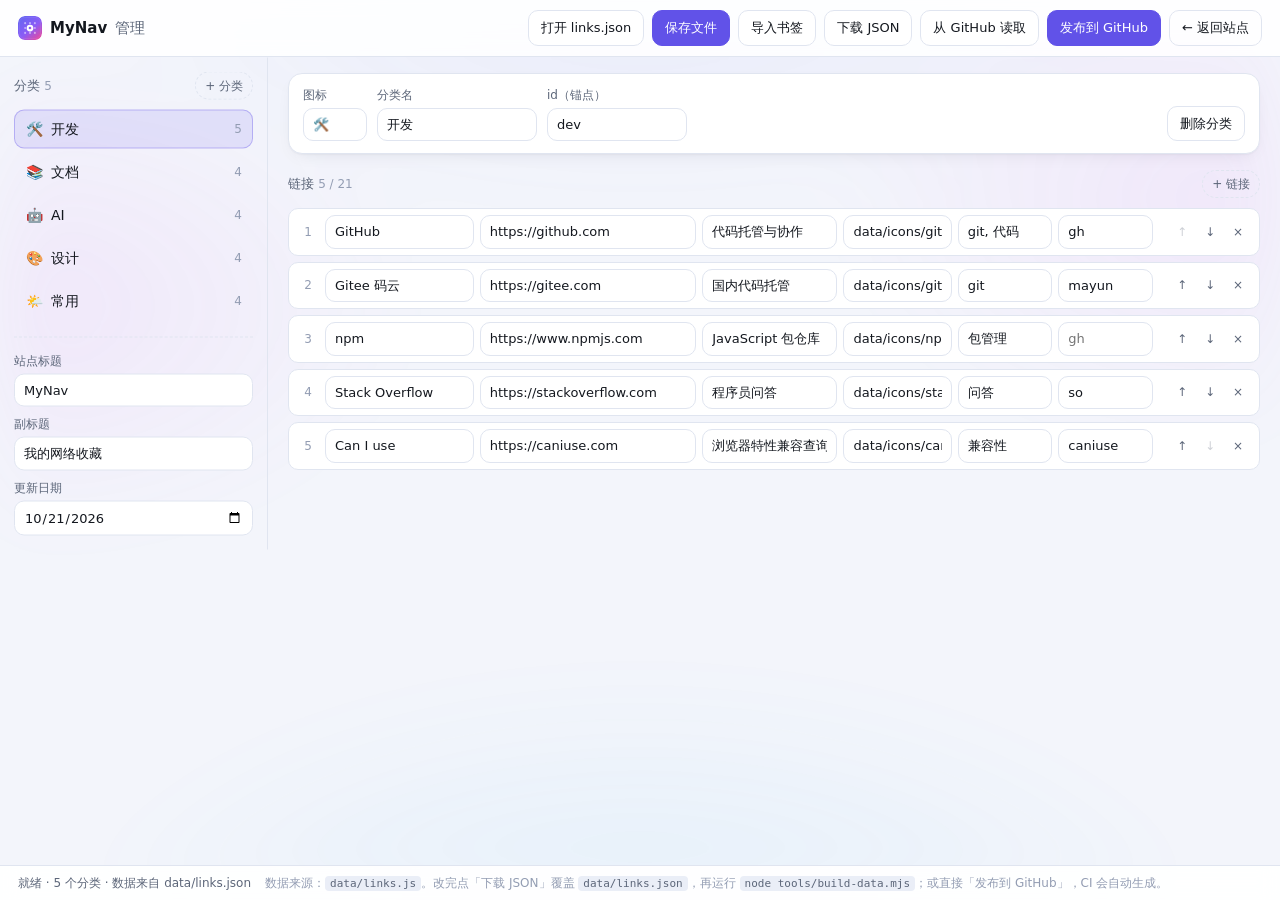
==== admin.html @ d23c03d7 "feat: 初始化 MyNav 导航站" ====
<!doctype html>
<html lang="zh-CN">
<head>
<meta charset="utf-8">
<meta name="viewport" content="width=device-width, initial-scale=1, viewport-fit=cover">
<title>管理 · MyNav</title>
<meta name="robots" content="noindex">
<meta name="color-scheme" content="light dark">
<meta name="theme-color" content="#f3f5fb" media="(prefers-color-scheme: light)">
<meta name="theme-color" content="#090a0f" media="(prefers-color-scheme: dark)">
<link rel="icon" href="assets/favicon.svg" type="image/svg+xml">
<link rel="stylesheet" href="assets/style.css">
<link rel="stylesheet" href="assets/admin.css">
</head>
<body class="adm">

<header class="adm-top">
  <div class="adm-brand"><img class="adm-logo" src="assets/logo.svg" alt="" width="24" height="24"> <strong>MyNav</strong> <span class="adm-brand-sub">管理</span></div>
  <div class="adm-tools">
    <button id="btn-open" class="adm-btn" hidden>打开 links.json</button>
    <button id="btn-save" class="adm-btn adm-primary" hidden>保存文件</button>
    <button id="btn-import" class="adm-btn">导入书签</button>
    <button id="btn-download" class="adm-btn">下载 JSON</button>
    <button id="btn-pull" class="adm-btn">从 GitHub 读取</button>
    <button id="btn-publish" class="adm-btn adm-primary">发布到 GitHub</button>
    <a class="adm-btn adm-ghost" href="index.html">← 返回站点</a>
  </div>
</header>

<main class="adm-main">
  <aside class="adm-side">
    <div class="adm-side-head">
      <span>分类 <em id="cat-count">0</em></span>
      <button id="btn-add-cat" class="adm-mini">+ 分类</button>
    </div>
    <ul id="cat-list" class="adm-cats"></ul>

    <div class="adm-meta">
      <label><span>站点标题</span><input id="meta-title" type="text" placeholder="MyNav" autocomplete="off"></label>
      <label><span>副标题</span><input id="meta-subtitle" type="text" placeholder="我的网络收藏" autocomplete="off"></label>
      <label><span>更新日期</span><input id="meta-updated" type="date"></label>
    </div>
  </aside>

  <section class="adm-panel">
    <div id="cat-editor" class="adm-cat-editor"></div>

    <div class="adm-links-head">
      <span>链接 <em id="link-count">0</em></span>
      <button id="btn-add-link" class="adm-mini">+ 链接</button>
    </div>
    <div id="link-list" class="adm-links"></div>
    <p class="adm-empty" id="links-empty" hidden>这个分类还没有链接，点右上角「+ 链接」添加。</p>
  </section>
</main>

<footer class="adm-foot">
  <div id="status" class="adm-status">就绪</div>
  <p class="adm-hint" id="hint">数据来源：<code>data/links.js</code>。改完点「下载 JSON」覆盖 <code>data/links.json</code>，再运行 <code>node tools/build-data.mjs</code>；或直接「发布到 GitHub」，CI 会自动生成。</p>
</footer>

<dialog id="gh-dialog" class="adm-dialog">
  <form id="gh-form">
    <h2>发布到 GitHub</h2>
    <p class="adm-note">
      需要 fine-grained token：<strong>Repository access</strong> 只勾这个仓库，<strong>Permissions → Contents</strong> 选 Read and write。
      Token 只存在本机浏览器（localStorage），不会写进仓库，也不会发给除 api.github.com 以外的地址。
    </p>
    <label><span>仓库</span><input id="gh-repo" type="text" placeholder="kefengwei/MyNav" autocomplete="off"></label>
    <label><span>分支</span><input id="gh-branch" type="text" placeholder="main" value="main" autocomplete="off"></label>
    <label><span>Token</span><input id="gh-token" type="password" placeholder="github_pat_..." autocomplete="off"></label>
    <label class="adm-check"><input id="gh-remember" type="checkbox" checked> <span>记住在本机（下次不用再填）</span></label>
    <div class="adm-dialog-actions">
      <button type="button" id="gh-cancel" class="adm-btn">取消</button>
      <button type="submit" id="gh-confirm" class="adm-btn adm-primary">提交</button>
    </div>
  </form>
</dialog>

<dialog id="import-dialog" class="adm-dialog adm-dialog-wide">
  <div class="adm-dialog-body">
    <h2>从收藏夹导入</h2>
    <p class="adm-note">
      支持浏览器导出的书签文件：<strong>Chrome / Edge / Firefox / Safari</strong> 的 HTML，或 Chromium 的 <code>Bookmarks</code> JSON。
      书签文件夹会变成分类，同名分类自动合并，重复网址自动跳过。
    </p>

    <label class="adm-drop" id="import-drop" for="import-file">
      <strong>选择书签文件</strong>
      <span>或把文件拖到这里（.html / .htm / .json）</span>
    </label>
    <input id="import-file" class="adm-file-input" type="file" accept=".html,.htm,.json,text/html,application/json" tabindex="-1">

    <label class="adm-check"><input id="import-autotag" type="checkbox" checked> <span>自动生成标签与关键词（会从域名、名称、描述推断，导入后仍可手改）</span></label>
    <label class="adm-check"><input id="import-icons" type="checkbox"> <span>保留书签自带的图标（16px 小图；不勾选则由 CI 抓 128px 高清图）</span></label>

    <div id="import-preview" class="adm-import-preview" hidden></div>

    <div class="adm-dialog-actions">
      <button type="button" id="import-cancel" class="adm-btn">取消</button>
      <button type="button" id="import-apply" class="adm-btn adm-primary" disabled>导入</button>
    </div>
  </div>
</dialog>

<script src="data/links.js"></script>
<script src="assets/admin.js"></script>
</body>
</html>
---- assets/style.css ----
/* =========================================================
   MyNav 样式表 · 零依赖 · 通过 CSS 变量切换主题
   ========================================================= */

/* ---------- 主题变量 ---------- */
:root {
  --bg: #f3f5fb;
  --bg-elev: #ffffff;
  --bg-soft: #eaeef7;
  --border: #e0e5f0;
  --text: #14181f;
  --text-dim: #5c6679;
  --text-faint: #939db3;
  --accent: #6152e8;
  --accent-2: #d946ef;
  --accent-soft: rgba(97, 82, 232, .12);
  --shadow: 0 1px 2px rgba(16, 24, 40, .04), 0 6px 18px -8px rgba(16, 24, 40, .10);
  --shadow-hover: 0 2px 6px rgba(16, 24, 40, .05), 0 18px 38px -16px rgba(97, 82, 232, .45);
  --radius: 14px;
  --radius-sm: 10px;
  --maxw: 1200px;
  --topbar-h: 64px;

  /* 品牌与视觉层 */
  --brand-grad: linear-gradient(135deg, #6366f1 0%, #8b5cf6 52%, #d946ef 100%);
  --card-bg: rgba(255, 255, 255, .78);
  --card-sheen: linear-gradient(165deg, rgba(255, 255, 255, .65), rgba(255, 255, 255, 0) 55%);
  --card-hi: rgba(255, 255, 255, .9);
  --glow: rgba(97, 82, 232, .32);
  --icon-bg: rgba(17, 24, 39, .05);
  --aurora-1: rgba(99, 102, 241, .30);
  --aurora-2: rgba(217, 70, 239, .22);
  --aurora-3: rgba(56, 189, 248, .26);
  --noise-op: .1;
  --noise-blend: normal;
}

@media (prefers-color-scheme: dark) {
  :root:not([data-theme="light"]) {
    --bg: #090a0f;
    --bg-elev: #14161f;
    --bg-soft: #1c1f2b;
    --border: #272b3a;
    --text: #e9ecf5;
    --text-dim: #98a0b5;
    --text-faint: #6b7488;
    --accent: #8b7dff;
    --accent-2: #f472b6;
    --accent-soft: rgba(139, 125, 255, .16);
    --shadow: 0 1px 2px rgba(0, 0, 0, .35), 0 8px 22px -12px rgba(0, 0, 0, .6);
    --shadow-hover: 0 2px 6px rgba(0, 0, 0, .4), 0 20px 44px -18px rgba(139, 125, 255, .55);
    --card-bg: rgba(24, 27, 40, .58);
  --card-sheen: linear-gradient(165deg, rgba(255, 255, 255, .05), rgba(255, 255, 255, 0) 58%);
    --card-hi: rgba(255, 255, 255, .10);
    --glow: rgba(139, 125, 255, .48);
    --icon-bg: rgba(255, 255, 255, .06);
    --aurora-1: rgba(99, 102, 241, .62);
    --aurora-2: rgba(168, 85, 247, .48);
    --aurora-3: rgba(14, 165, 233, .34);
    --noise-op: .32;
    --noise-blend: overlay;
  }
}

:root[data-theme="dark"] {
  --bg: #090a0f;
  --bg-elev: #14161f;
  --bg-soft: #1c1f2b;
  --border: #272b3a;
  --text: #e9ecf5;
  --text-dim: #98a0b5;
  --text-faint: #6b7488;
  --accent: #8b7dff;
  --accent-2: #f472b6;
  --accent-soft: rgba(139, 125, 255, .16);
  --shadow: 0 1px 2px rgba(0, 0, 0, .35), 0 8px 22px -12px rgba(0, 0, 0, .6);
  --shadow-hover: 0 2px 6px rgba(0, 0, 0, .4), 0 20px 44px -18px rgba(139, 125, 255, .55);
  --card-bg: rgba(24, 27, 40, .58);
  --card-sheen: linear-gradient(165deg, rgba(255, 255, 255, .05), rgba(255, 255, 255, 0) 58%);
  --card-hi: rgba(255, 255, 255, .10);
  --glow: rgba(139, 125, 255, .48);
  --icon-bg: rgba(255, 255, 255, .06);
  --aurora-1: rgba(99, 102, 241, .62);
  --aurora-2: rgba(168, 85, 247, .48);
  --aurora-3: rgba(14, 165, 233, .34);
  --noise-op: .32;
  --noise-blend: overlay;
}

/* ---------- 基础 ---------- */
*, *::before, *::after { box-sizing: border-box; }

html { -webkit-text-size-adjust: 100%; }

html {
  background-color: var(--bg);
  transition: background-color .25s ease;
}

body {
  margin: 0;
  background: transparent;
  color: var(--text);
  font-family: system-ui, -apple-system, "Segoe UI", "PingFang SC", "Microsoft YaHei", "Noto Sans SC", sans-serif;
  font-size: 15px;
  line-height: 1.5;
  -webkit-font-smoothing: antialiased;
}

/* 极光光斑：固定在最底层，随主题变色 */
body::before {
  content: "";
  position: fixed;
  inset: 0;
  z-index: -2;
  pointer-events: none;
  background:
    radial-gradient(72% 58% at 50% -18%, var(--aurora-1), transparent 72%),
    radial-gradient(46% 40% at 96% 22%, var(--aurora-2), transparent 70%),
    radial-gradient(44% 38% at 2% 34%, var(--aurora-2), transparent 72%),
    radial-gradient(64% 46% at 50% 108%, var(--aurora-3), transparent 74%);
  filter: blur(36px);
  animation: aurora-drift 26s ease-in-out infinite alternate;
}

/* 细噪点：抵消大面积渐变的色带 */
body::after {
  content: "";
  position: fixed;
  inset: 0;
  z-index: -1;
  pointer-events: none;
  opacity: var(--noise-op);
  mix-blend-mode: var(--noise-blend);
  background-image: url("data:image/svg+xml,%3Csvg xmlns='http://www.w3.org/2000/svg' width='160' height='160'%3E%3Cfilter id='n'%3E%3CfeTurbulence type='fractalNoise' baseFrequency='.8' numOctaves='3' stitchTiles='stitch'/%3E%3CfeColorMatrix type='saturate' values='0'/%3E%3C/filter%3E%3Crect width='160' height='160' filter='url(%23n)' opacity='.5'/%3E%3C/svg%3E");
}

/* 背景星点层：位于极光之上、内容之下 */
#bgfx {
  position: fixed;
  inset: 0;
  z-index: -1;
  display: block;
  width: 100%;
  height: 100%;
  pointer-events: none;
}

@media print {
  #bgfx { display: none !important; }
}

@keyframes aurora-drift {
  0%   { transform: translate3d(-1%, -1%, 0) scale(1); }
  50%  { transform: translate3d(2%, 1.5%, 0) scale(1.07); }
  100% { transform: translate3d(-2%, 2%, 0) scale(1.03); }
}

a { color: inherit; text-decoration: none; }

kbd {
  font-family: ui-monospace, SFMono-Regular, Menlo, Consolas, monospace;
  font-size: 11px;
  line-height: 1;
  padding: 3px 5px;
  border-radius: 5px;
  border: 1px solid var(--border);
  background: var(--bg-soft);
  color: var(--text-dim);
}

/* ---------- 顶栏 ---------- */
.topbar {
  position: sticky;
  top: 0;
  z-index: 50;
  background: color-mix(in srgb, var(--bg) 66%, transparent);
  backdrop-filter: saturate(180%) blur(20px);
  -webkit-backdrop-filter: saturate(180%) blur(20px);
  border-bottom: 1px solid color-mix(in srgb, var(--border) 70%, transparent);
}

/* 顶栏底部的品牌色细线 */
.topbar::after {
  content: "";
  position: absolute;
  left: 0;
  right: 0;
  bottom: -1px;
  height: 1px;
  pointer-events: none;
  background: linear-gradient(90deg, transparent 6%, color-mix(in srgb, var(--accent) 50%, transparent) 50%, transparent 94%);
  opacity: .65;
}

.topbar-inner {
  max-width: var(--maxw);
  margin: 0 auto;
  height: var(--topbar-h);
  padding: 0 20px;
  display: flex;
  align-items: center;
  gap: 16px;
}

.brand {
  display: flex;
  align-items: center;
  gap: 10px;
  flex: none;
  min-width: 0;
}

.brand-mark {
  width: 30px;
  height: 30px;
  display: block;
  flex: none;
  border-radius: 9px;
  box-shadow: 0 5px 14px -6px rgba(97, 82, 232, .85);
  transition: transform .28s cubic-bezier(.34, 1.56, .64, 1);
}

.brand:hover .brand-mark { transform: rotate(-8deg) scale(1.06); }

.brand-text { display: flex; flex-direction: column; min-width: 0; }

.brand-text strong {
  font-size: 16px;
  font-weight: 700;
  letter-spacing: -.015em;
  white-space: nowrap;
}

@supports ((background-clip: text) or (-webkit-background-clip: text)) {
  .brand-text strong {
    background: var(--brand-grad);
    -webkit-background-clip: text;
    background-clip: text;
    -webkit-text-fill-color: transparent;
    color: transparent;
  }
}

.brand-text small {
  font-size: 11.5px;
  color: var(--text-dim);
  white-space: nowrap;
  overflow: hidden;
  text-overflow: ellipsis;
}

/* ---------- 搜索框 ---------- */
.search {
  flex: 1;
  min-width: 120px;
  max-width: 640px;
  margin: 0 auto;
  position: relative;
  display: flex;
  align-items: center;
}

#search {
  width: 100%;
  height: 42px;
  padding: 0 66px 0 44px;
  border-radius: 12px;
  border: 1px solid color-mix(in srgb, var(--border) 80%, transparent);
  background: color-mix(in srgb, var(--bg-elev) 72%, transparent);
  backdrop-filter: blur(10px);
  -webkit-backdrop-filter: blur(10px);
  color: var(--text);
  font: inherit;
  font-size: 14px;
  outline: none;
  transition: border-color .18s ease, box-shadow .18s ease, background-color .18s ease;
  appearance: none;
}

#search::placeholder { color: var(--text-faint); }

#search:focus {
  border-color: color-mix(in srgb, var(--accent) 75%, transparent);
  background: var(--bg-elev);
  box-shadow: 0 0 0 3px var(--accent-soft), 0 12px 28px -14px var(--glow);
}

#search::-webkit-search-cancel-button { cursor: pointer; }

.search-kbd {
  position: absolute;
  right: 43px;
  pointer-events: none;
}

#search:focus ~ .search-kbd { opacity: 0; }

/* 搜索范围按钮 + 下拉 */
.scope-btn {
  position: absolute;
  left: 5px;
  top: 50%;
  transform: translateY(-50%);
  z-index: 2;
  height: 30px;
  min-width: 30px;
  display: inline-flex;
  align-items: center;
  justify-content: center;
  gap: 1px;
  padding: 0 4px;
  border: 0;
  border-radius: 8px;
  background: transparent;
  color: var(--text-dim);
  font-size: 14px;
  line-height: 1;
  cursor: pointer;
  transition: background-color .15s ease, color .15s ease;
}

.scope-btn:hover { background: var(--bg-soft); color: var(--text); }
.scope-caret { width: 12px; height: 12px; fill: currentColor; opacity: .5; }

.scope-menu {
  position: absolute;
  left: 0;
  top: calc(100% + 6px);
  z-index: 130;
  min-width: 150px;
  margin: 0;
  padding: 5px;
  list-style: none;
  background: var(--bg-elev);
  border: 1px solid var(--border);
  border-radius: 10px;
  box-shadow: var(--shadow);
}

.scope-menu[hidden] { display: none; }

.scope-menu button {
  width: 100%;
  display: flex;
  align-items: center;
  gap: 6px;
  padding: 8px 10px;
  border: 0;
  border-radius: 7px;
  background: transparent;
  color: var(--text);
  font: inherit;
  font-size: 13.5px;
  text-align: left;
  white-space: nowrap;
  cursor: pointer;
}

.scope-menu button:hover { background: var(--bg-soft); }
.scope-menu button[aria-checked="true"] { background: var(--accent-soft); color: var(--accent); }

/* 搜索提交按钮 */
.search-go {
  position: absolute;
  right: 5px;
  top: 50%;
  transform: translateY(-50%);
  z-index: 2;
  width: 30px;
  height: 30px;
  display: grid;
  place-items: center;
  border: 0;
  border-radius: 8px;
  background: transparent;
  color: var(--text-dim);
  cursor: pointer;
  transition: background-color .15s ease, color .15s ease;
}

.search-go:hover { background: var(--bg-soft); color: var(--text); }
.search-go svg { width: 16px; height: 16px; fill: currentColor; }

/* ---------- Ctrl/⌘ + K 快速搜索 ---------- */

/* ---------- 图标按钮 ---------- */
.icon-btn {
  flex: none;
  width: 38px;
  height: 38px;
  display: inline-grid;
  place-items: center;
  border-radius: 10px;
  border: 1px solid var(--border);
  background: var(--bg-elev);
  color: var(--text);
  font-size: 16px;
  cursor: pointer;
  transition: background-color .15s ease, border-color .15s ease, transform .15s ease;
}

.icon-btn:hover { background: var(--bg-soft); border-color: var(--text-faint); }
.icon-btn:active { transform: scale(.96); }

/* 顶栏管理入口 */
.btn-admin {
  flex: none;
  height: 38px;
  display: inline-flex;
  align-items: center;
  gap: 6px;
  padding: 0 13px;
  border-radius: 10px;
  border: 1px solid var(--border);
  background: var(--bg-elev);
  color: var(--text);
  font-size: 13.5px;
  font-weight: 500;
  text-decoration: none;
  white-space: nowrap;
  transition: background-color .15s ease, border-color .15s ease, transform .15s ease;
}

.btn-admin:hover { background: var(--bg-soft); border-color: var(--text-faint); }
.btn-admin:active { transform: scale(.96); }
.btn-admin .ico { font-size: 15px; line-height: 1; }

/* 主题按钮的三态显示 */
.theme-light, .theme-dark { display: none; }
:root[data-theme="light"] .theme-auto { display: none; }
:root[data-theme="light"] .theme-light { display: inline; }
:root[data-theme="dark"] .theme-auto { display: none; }
:root[data-theme="dark"] .theme-dark { display: inline; }

/* ---------- 分类导航 ---------- */
.catnav {
  position: sticky;
  top: var(--topbar-h);
  z-index: 40;
  background: color-mix(in srgb, var(--bg) 74%, transparent);
  backdrop-filter: blur(16px);
  -webkit-backdrop-filter: blur(16px);
  border-bottom: 1px solid color-mix(in srgb, var(--border) 60%, transparent);
  overflow-x: auto;
  scrollbar-width: none;
}

.catnav::-webkit-scrollbar { display: none; }

.catnav-inner {
  max-width: var(--maxw);
  margin: 0 auto;
  padding: 10px 20px;
  display: flex;
  gap: 6px;
  align-items: center;
  min-height: 52px;
}

.catnav:empty { display: none; }

.cat-chip {
  flex: none;
  display: inline-flex;
  align-items: center;
  gap: 6px;
  height: 33px;
  padding: 0 14px;
  border-radius: 999px;
  border: 1px solid color-mix(in srgb, var(--border) 75%, transparent);
  background: color-mix(in srgb, var(--bg-elev) 55%, transparent);
  color: var(--text-dim);
  font: inherit;
  font-size: 13.5px;
  cursor: pointer;
  white-space: nowrap;
  transition: background-color .18s ease, color .18s ease, border-color .18s ease, box-shadow .18s ease, transform .18s ease;
}

.cat-chip:hover {
  background: var(--bg-elev);
  border-color: color-mix(in srgb, var(--accent) 30%, var(--border));
  color: var(--text);
  transform: translateY(-1px);
}

.cat-chip.is-active {
  /* 比 --brand-grad 压暗一档，保证 13.5px 白字达到 4.5:1 */
  background: linear-gradient(135deg, #5b4fe0 0%, #7c3fd8 52%, #b81f9e 100%);
  border-color: transparent;
  color: #fff;
  font-weight: 600;
  box-shadow: 0 6px 18px -8px var(--glow);
}

.cat-chip .count {
  font-size: 11px;
  opacity: .7;
  font-variant-numeric: tabular-nums;
}

/* ---------- 内容区 ---------- */
.content {
  max-width: var(--maxw);
  margin: 0 auto;
  padding: 24px 20px 72px;
}

.loading { color: var(--text-dim); text-align: center; padding: 48px 0; }

.section { scroll-margin-top: calc(var(--topbar-h) + 62px); }

.section + .section { margin-top: 40px; }

.section-head {
  display: flex;
  align-items: baseline;
  gap: 10px;
  margin-bottom: 14px;
}

.section-title {
  margin: 0;
  font-size: 16px;
  font-weight: 700;
  letter-spacing: -.01em;
  display: flex;
  align-items: center;
  gap: 9px;
}

.section-title .section-emoji {
  width: 26px;
  height: 26px;
  display: grid;
  place-items: center;
  border-radius: 8px;
  background: var(--icon-bg);
  font-size: 14px;
  line-height: 1;
}

.section-count {
  font-size: 12px;
  font-weight: 500;
  color: var(--text-dim);
  font-variant-numeric: tabular-nums;
}

/* ---------- 链接网格 ---------- */
.grid {
  display: grid;
  grid-template-columns: repeat(auto-fill, minmax(232px, 1fr));
  gap: 12px;
}

.card {
  position: relative;
  display: flex;
  align-items: center;
  gap: 12px;
  min-height: 64px;
  /* grid 子项默认 min-width:auto，长标题会把整列撑宽导致横向滚动 */
  min-width: 0;
  padding: 11px 14px;
  border-radius: var(--radius);
  border: 1px solid color-mix(in srgb, var(--text) 9%, transparent);
  background: var(--card-sheen), var(--card-bg);
  backdrop-filter: blur(12px);
  -webkit-backdrop-filter: blur(12px);
  box-shadow: var(--shadow);
  transition: transform .2s cubic-bezier(.22, .68, .28, 1), box-shadow .2s ease, border-color .2s ease;
  animation: card-in .42s cubic-bezier(.22, .68, .28, 1) both;
  animation-delay: calc(min(var(--i, 0), 12) * 18ms);
  will-change: transform;
}

/* 卡片顶部高光 */
.card::before {
  content: "";
  position: absolute;
  inset: 0 0 auto;
  height: 1px;
  pointer-events: none;
  background: linear-gradient(90deg, transparent, var(--card-hi), transparent);
  opacity: .8;
}

.card:hover {
  transform: translateY(-3px);
  box-shadow: var(--shadow-hover);
  border-color: color-mix(in srgb, var(--accent) 45%, var(--border));
}

.card:hover .card-icon { transform: scale(1.08) rotate(-3deg); }

@keyframes card-in {
  from { opacity: 0; transform: translateY(10px); }
  to   { opacity: 1; transform: none; }
}

/* 搜索过滤时不做入场动画：逐键重排会闪 */
.content.is-filtering .card { animation: none; }

.card:focus-visible {
  outline: 2px solid var(--accent);
  outline-offset: 2px;
}

.card-icon {
  flex: none;
  width: 38px;
  height: 38px;
  border-radius: var(--radius-sm);
  display: grid;
  place-items: center;
  overflow: hidden;
  font-size: 15px;
  font-weight: 650;
  color: #fff;
  background: var(--bg-soft);
  user-select: none;
  transition: transform .28s cubic-bezier(.34, 1.56, .64, 1);
}

.card-icon img {
  width: 100%;
  height: 100%;
  object-fit: contain;
  display: block;
}

/* 极少数站点（如 Epic 论坛）的图标是白色透明 logo，浅色卡片上不可见，单独配深底 */
.card-icon img[src*="forums.unrealengine.com"] {
  background: #15161b;
  border-radius: inherit;
}

.card-body { min-width: 0; flex: 1; }

.card-name {
  display: block;
  font-size: 14px;
  font-weight: 550;
  white-space: nowrap;
  overflow: hidden;
  text-overflow: ellipsis;
}

.card-desc {
  display: block;
  font-size: 12px;
  color: var(--text-dim);
  white-space: nowrap;
  overflow: hidden;
  text-overflow: ellipsis;
  margin-top: 1px;
}

.card-host {
  display: block;
  font-size: 11px;
  color: var(--text-faint);
  white-space: nowrap;
  overflow: hidden;
  text-overflow: ellipsis;
  margin-top: 1px;
}

/* 搜索命中高亮 */
mark {
  background: var(--accent-soft);
  color: var(--accent);
  border-radius: 3px;
  padding: 0 1px;
}

/* ---------- 空状态 ---------- */
.empty { text-align: center; padding: 72px 20px; color: var(--text-dim); }
.empty-emoji { font-size: 40px; margin: 0 0 8px; }
.empty-title { margin: 0; font-size: 16px; font-weight: 600; color: var(--text); }
.empty-hint { margin: 6px 0 0; font-size: 13px; }

/* ---------- 页脚 ---------- */
.footer {
  max-width: var(--maxw);
  margin: 0 auto;
  padding: 26px 20px 40px;
  border-top: 1px solid var(--border);
  color: var(--text-faint);
  font-size: 12px;
  display: flex;
  gap: 8px;
  align-items: center;
  flex-wrap: wrap;
}

.footer a:hover { color: var(--accent); }
.footer .dot { opacity: .5; }

/* ---------- 响应式 ---------- */
@media (max-width: 860px) {
  .brand-text small { display: none; }
  .search-kbd { display: none; }
  #search { padding-right: 42px; }
}

@media (max-width: 640px) {
  :root { --topbar-h: 58px; }
  .topbar-inner { padding: 0 14px; gap: 10px; }
  .brand-mark { width: 28px; height: 28px; }
  .brand-text strong { font-size: 15px; }
  #search { height: 38px; padding: 0 42px 0 40px; }
  .scope-caret { display: none; }
  .scope-btn { min-width: 30px; padding: 0 3px; font-size: 13px; }
  .btn-admin { width: 38px; padding: 0; justify-content: center; }
  .btn-admin .txt { display: none; }
  .catnav-inner { padding: 8px 14px; }
  .content { padding: 18px 14px 56px; }
  .grid { grid-template-columns: repeat(auto-fill, minmax(160px, 1fr)); gap: 8px; }
  .card { min-height: 56px; padding: 8px 10px; gap: 10px; }
  .card-icon { width: 30px; height: 30px; }
  .section + .section { margin-top: 26px; }
}

/* 超窄屏（≤380px）：顶栏放不下品牌文字，只留图标，搜索框允许继续压缩 */
@media (max-width: 480px) {
  .brand-text { display: none; }
  .topbar-inner { gap: 10px; }
}

@media (max-width: 380px) {
  .brand-text { display: none; }
  .topbar-inner { gap: 8px; padding: 0 12px; }
  .search { min-width: 0; }
}

/* ---------- 快速搜索面板（Ctrl/⌘ + K） ---------- */
body.cmdk-locked { overflow: hidden; }
html.cmdk-locked { overflow: hidden; }

.cmdk {
  position: fixed;
  inset: 0;
  z-index: 200;
  display: flex;
  align-items: flex-start;
  justify-content: center;
  padding: max(9vh, 64px) 16px 24px;
}

.cmdk[hidden] { display: none; }

.cmdk-backdrop {
  position: absolute;
  inset: 0;
  background: rgba(6, 8, 12, .5);
  backdrop-filter: blur(8px);
  animation: cmdk-fade .16s ease;
}

:root[data-theme="light"] .cmdk-backdrop { background: rgba(15, 23, 42, .26); }

@keyframes cmdk-fade { from { opacity: 0; } }

.cmdk-panel {
  position: relative;
  width: 100%;
  max-width: 620px;
  max-height: min(68vh, 560px);
  display: flex;
  flex-direction: column;
  background: var(--bg-elev);
  border: 1px solid var(--border);
  border-radius: 14px;
  box-shadow: 0 24px 64px rgba(0, 0, 0, .36), 0 2px 8px rgba(0, 0, 0, .16);
  overflow: hidden;
  animation: cmdk-in .18s cubic-bezier(.2, .9, .3, 1);
}

@keyframes cmdk-in { from { opacity: 0; transform: translateY(-10px) scale(.985); } }

.cmdk-head {
  display: flex;
  align-items: center;
  gap: 10px;
  padding: 14px 16px;
  border-bottom: 1px solid var(--border);
  flex: none;
}

.cmdk-head-icon { width: 18px; height: 18px; fill: var(--text-faint); flex: none; }

#cmdk-input {
  flex: 1;
  min-width: 0;
  border: 0;
  background: transparent;
  color: var(--text);
  font: inherit;
  font-size: 15px;
  outline: none;
}

#cmdk-input::placeholder { color: var(--text-faint); }

.cmdk-esc { flex: none; }

.cmdk-list {
  list-style: none;
  margin: 0;
  padding: 8px;
  overflow-y: auto;
  overscroll-behavior: contain;
  flex: 1;
}

.cmdk-group {
  padding: 8px 10px 4px;
  font-size: 11px;
  font-weight: 600;
  letter-spacing: .06em;
  color: var(--text-faint);
}

.cmdk-group:first-child { padding-top: 4px; }

.cmdk-item {
  display: flex;
  align-items: center;
  gap: 10px;
  padding: 8px 10px;
  border-radius: 10px;
  cursor: pointer;
  scroll-margin: 6px;
}

.cmdk-item .card-icon {
  width: 26px;
  height: 26px;
  border-radius: 7px;
  font-size: 12px;
  flex: none;
}

.cmdk-item.is-active { background: var(--accent-soft); }
.cmdk-item.is-active .cmdk-name { color: var(--accent); }

.cmdk-body { min-width: 0; flex: 1; }

.cmdk-name {
  font-size: 14px;
  font-weight: 550;
  color: var(--text);
  white-space: nowrap;
  overflow: hidden;
  text-overflow: ellipsis;
}

.cmdk-name mark {
  background: var(--accent-soft);
  color: var(--accent);
  font-weight: 650;
  border-radius: 3px;
  padding: 0 1px;
}

.cmdk-sub {
  margin-top: 1px;
  font-size: 12px;
  color: var(--text-dim);
  white-space: nowrap;
  overflow: hidden;
  text-overflow: ellipsis;
}

.cmdk-url {
  flex: none;
  max-width: 34%;
  font-size: 11.5px;
  color: var(--text-faint);
  white-space: nowrap;
  overflow: hidden;
  text-overflow: ellipsis;
}

.cmdk-empty {
  padding: 30px 16px;
  text-align: center;
  color: var(--text-dim);
  font-size: 13.5px;
  flex: 1;
}

.cmdk-foot {
  display: flex;
  align-items: center;
  justify-content: space-between;
  gap: 12px;
  padding: 9px 14px;
  border-top: 1px solid var(--border);
  background: var(--bg-soft);
  font-size: 12px;
  color: var(--text-dim);
  flex: none;
}

.cmdk-hints { display: inline-flex; align-items: center; gap: 5px; flex-wrap: wrap; }
.cmdk-count { color: var(--text-faint); white-space: nowrap; }

@media (max-width: 640px) {
  .cmdk { padding: 56px 10px 16px; }
  .cmdk-url { display: none; }
  .cmdk-foot { font-size: 11.5px; }
}

@media (prefers-reduced-motion: reduce) {
  *, *::before, *::after {
    animation-duration: .01ms !important;
    animation-iteration-count: 1 !important;
    transition-duration: .01ms !important;
    scroll-behavior: auto !important;
  }
  body::before { animation: none !important; }
}

/* 打印时去掉交互元素 */
@media print {
  .topbar, .catnav, .footer, .search, .cmdk { display: none !important; }
  .card { break-inside: avoid; box-shadow: none; }
}
---- assets/admin.css ----
/* =========================================================
   MyNav · 可视化管理界面
   依赖 assets/style.css 的主题变量，不引入任何第三方库
   ========================================================= */

body.adm {
  display: flex;
  flex-direction: column;
  min-height: 100vh;
  font-size: 14px;
}

/* 工具页不需要强氛围：极光压到最低，避免侧栏发紫 */
body.adm::before { opacity: .35; }
body.adm::after { display: none; }

/* ---------- 顶栏 ---------- */
.adm-top {
  position: sticky;
  top: 0;
  z-index: 20;
  display: flex;
  align-items: center;
  justify-content: space-between;
  gap: 12px;
  flex-wrap: wrap;
  padding: 10px 18px;
  background: color-mix(in srgb, var(--bg-elev) 88%, transparent);
  backdrop-filter: saturate(160%) blur(10px);
  border-bottom: 1px solid var(--border);
}

.adm-brand { display: flex; align-items: center; gap: 8px; font-size: 15px; }
.adm-logo { width: 24px; height: 24px; display: block; border-radius: 7px; }
.adm-brand-sub { color: var(--text-dim); font-weight: 400; }

.adm-tools { display: flex; gap: 8px; flex-wrap: wrap; }

.adm-btn {
  font: inherit;
  font-size: 13px;
  padding: 7px 12px;
  border-radius: var(--radius-sm);
  border: 1px solid var(--border);
  background: var(--bg-elev);
  color: var(--text);
  cursor: pointer;
  transition: border-color .15s, background .15s, transform .1s;
}
.adm-btn:hover { border-color: var(--text-faint); }
.adm-btn:active { transform: translateY(1px); }
.adm-btn[hidden] { display: none; }
.adm-primary { background: var(--accent); border-color: var(--accent); color: #fff; }
.adm-primary:hover { filter: brightness(1.06); border-color: var(--accent); }
.adm-ghost { background: transparent; }

.adm-mini {
  font: inherit;
  font-size: 12px;
  padding: 4px 9px;
  border-radius: 999px;
  border: 1px dashed var(--border);
  background: transparent;
  color: var(--text-dim);
  cursor: pointer;
}
.adm-mini:hover { color: var(--accent); border-color: var(--accent); }

/* ---------- 主体 ---------- */
.adm-main {
  flex: 1;
  display: grid;
  grid-template-columns: 268px minmax(0, 1fr);
  align-items: start;
}

.adm-side {
  position: sticky;
  top: 57px;
  max-height: calc(100vh - 57px);
  overflow-y: auto;
  padding: 14px;
  border-right: 1px solid var(--border);
}

.adm-side-head,
.adm-links-head {
  display: flex;
  align-items: center;
  justify-content: space-between;
  gap: 8px;
  margin-bottom: 10px;
  font-size: 13px;
  color: var(--text-dim);
}
.adm-side-head em, .adm-links-head em {
  font-style: normal;
  color: var(--text-faint);
  font-size: 12px;
}

.adm-cats { list-style: none; margin: 0 0 16px; padding: 0; display: flex; flex-direction: column; gap: 4px; }

.adm-cat {
  display: flex;
  align-items: center;
  gap: 8px;
  padding: 8px 10px;
  border-radius: var(--radius-sm);
  border: 1px solid transparent;
  cursor: pointer;
  user-select: none;
}
.adm-cat:hover { background: var(--bg-soft); }
.adm-cat.is-active { background: var(--accent-soft); border-color: color-mix(in srgb, var(--accent) 35%, transparent); }
.adm-cat-emoji { width: 18px; text-align: center; }
.adm-cat-name { flex: 1; min-width: 0; overflow: hidden; text-overflow: ellipsis; white-space: nowrap; }
.adm-cat-count { font-size: 12px; color: var(--text-faint); font-variant-numeric: tabular-nums; }

.adm-meta {
  display: flex;
  flex-direction: column;
  gap: 8px;
  padding-top: 14px;
  border-top: 1px dashed var(--border);
}
.adm-meta label { display: flex; flex-direction: column; gap: 4px; font-size: 12px; color: var(--text-dim); }

/* ---------- 表单控件 ---------- */
.adm input[type="text"],
.adm input[type="password"],
.adm input[type="date"],
.adm input[type="url"] {
  font: inherit;
  font-size: 13px;
  width: 100%;
  padding: 6px 9px;
  border-radius: var(--radius-sm);
  border: 1px solid var(--border);
  background: var(--bg-elev);
  color: var(--text);
  transition: border-color .15s, box-shadow .15s;
}
.adm input:focus {
  outline: none;
  border-color: var(--accent);
  box-shadow: 0 0 0 3px var(--accent-soft);
}
.adm input.is-invalid { border-color: #ef4444; box-shadow: 0 0 0 3px rgba(239, 68, 68, .12); }

/* ---------- 右侧编辑区 ---------- */
.adm-panel { padding: 16px 20px 40px; min-width: 0; }

.adm-cat-editor {
  display: flex;
  align-items: flex-end;
  gap: 10px;
  flex-wrap: wrap;
  padding: 12px 14px;
  margin-bottom: 16px;
  background: var(--bg-elev);
  border: 1px solid var(--border);
  border-radius: var(--radius);
  box-shadow: var(--shadow);
}
.adm-cat-editor label { display: flex; flex-direction: column; gap: 4px; font-size: 12px; color: var(--text-dim); }
.adm-cat-editor .f-emoji { width: 64px; }
.adm-cat-editor .f-name { width: 160px; }
.adm-cat-editor .f-id { width: 140px; }
.adm-cat-editor .spacer { flex: 1; }

.adm-links { display: flex; flex-direction: column; gap: 6px; }

.adm-link {
  display: grid;
  grid-template-columns: 22px minmax(100px, 1.1fr) minmax(140px, 1.6fr) minmax(100px, 1fr) minmax(70px, .8fr) minmax(70px, .7fr) minmax(70px, .7fr) 92px;
  gap: 6px;
  align-items: center;
  padding: 6px 8px;
  border: 1px solid var(--border);
  border-radius: var(--radius-sm);
  background: var(--bg-elev);
}
.adm-link:hover { border-color: color-mix(in srgb, var(--border) 40%, var(--text-faint)); }
.adm-idx { font-size: 12px; color: var(--text-faint); text-align: center; font-variant-numeric: tabular-nums; }
.adm-link input { min-width: 0; }

.adm-row-actions { display: flex; gap: 2px; justify-content: flex-end; }
.adm-icon-btn {
  font: inherit;
  font-size: 12px;
  line-height: 1;
  width: 26px;
  height: 26px;
  display: grid;
  place-items: center;
  border-radius: 6px;
  border: 1px solid transparent;
  background: transparent;
  color: var(--text-dim);
  cursor: pointer;
}
.adm-icon-btn:hover { background: var(--bg-soft); color: var(--text); }
.adm-icon-btn.is-danger:hover { background: rgba(239, 68, 68, .12); color: #ef4444; }
.adm-icon-btn:disabled { opacity: .3; cursor: default; }

.adm-empty {
  margin: 28px 0;
  text-align: center;
  color: var(--text-faint);
  font-size: 13px;
}

/* ---------- 底栏 ---------- */
.adm-foot {
  position: sticky;
  bottom: 0;
  z-index: 10;
  display: flex;
  align-items: center;
  gap: 14px;
  flex-wrap: wrap;
  padding: 8px 18px;
  background: color-mix(in srgb, var(--bg-elev) 92%, transparent);
  backdrop-filter: blur(10px);
  border-top: 1px solid var(--border);
  font-size: 12px;
}
.adm-status { color: var(--text-dim); }
.adm-status.is-ok { color: #16a34a; }
.adm-status.is-err { color: #ef4444; }
.adm-status.is-warn { color: #d97706; }
.adm-hint { margin: 0; color: var(--text-faint); flex: 1; min-width: 240px; }
.adm-hint code {
  font-size: 11px;
  padding: 1px 5px;
  border-radius: 4px;
  background: var(--bg-soft);
  color: var(--text-dim);
}

/* ---------- 对话框 ---------- */
.adm-dialog {
  width: min(520px, calc(100vw - 32px));
  padding: 0;
  border: 1px solid var(--border);
  border-radius: var(--radius);
  background: var(--bg-elev);
  color: var(--text);
  box-shadow: 0 24px 64px rgba(0, 0, 0, .28);
}
.adm-dialog::backdrop { background: rgba(0, 0, 0, .45); backdrop-filter: blur(2px); }
.adm-dialog form { display: flex; flex-direction: column; gap: 12px; padding: 20px; }
.adm-dialog h2 { margin: 0; font-size: 16px; }
.adm-dialog label { display: flex; flex-direction: column; gap: 5px; font-size: 12px; color: var(--text-dim); }
.adm-note { margin: 0; font-size: 12px; line-height: 1.6; color: var(--text-dim); background: var(--bg-soft); padding: 10px 12px; border-radius: var(--radius-sm); }
.adm-check { flex-direction: row !important; align-items: center; gap: 8px !important; }
.adm-check input { width: auto !important; }
.adm-dialog-actions { display: flex; justify-content: flex-end; gap: 8px; margin-top: 4px; }

/* ---------- 导入对话框 ---------- */
.adm-dialog-wide { width: min(620px, calc(100vw - 32px)); max-height: calc(100vh - 32px); overflow-y: auto; }
.adm-dialog-body { display: flex; flex-direction: column; gap: 12px; padding: 20px; }
.adm-file-input { position: absolute; width: 1px; height: 1px; opacity: 0; pointer-events: none; }

.adm-drop {
  display: flex; flex-direction: column; align-items: center; justify-content: center; gap: 4px;
  padding: 22px 16px; border: 1.5px dashed color-mix(in srgb, var(--text) 22%, transparent); border-radius: var(--radius-sm);
  background: var(--bg-soft); color: var(--text-dim); cursor: pointer; text-align: center;
  transition: border-color .15s, background .15s, color .15s;
}
.adm-drop:hover, .adm-drop.is-over { border-color: var(--accent); color: var(--accent); background: var(--accent-soft); }
.adm-drop strong { font-size: 13.5px; font-weight: 600; color: var(--text); }
.adm-drop.is-over strong { color: var(--accent); }
.adm-drop span { font-size: 12px; }

.adm-import-preview { display: flex; flex-direction: column; gap: 8px; max-height: 42vh; overflow-y: auto; }
.adm-import-sum { margin: 0; font-size: 12.5px; line-height: 1.7; color: var(--text-dim); }
.adm-import-sum strong { color: var(--text); font-weight: 650; }
.adm-import-groups { list-style: none; margin: 0; padding: 0; display: flex; flex-direction: column; gap: 6px; }
.adm-import-groups li { display: flex; align-items: center; gap: 8px; padding: 6px 9px; border-radius: 8px; background: var(--bg-soft); font-size: 12.5px; }
.adm-import-groups .adm-tag { flex: none; font-size: 11px; padding: 1px 6px; border-radius: 5px; font-weight: 600; }
.adm-import-groups .adm-tag.is-merge { background: var(--accent-soft); color: var(--accent); }
.adm-import-groups .adm-tag.is-new { background: rgba(22, 163, 74, .14); color: #16a34a; }
.adm-import-groups .adm-gname { flex: 1; min-width: 0; overflow: hidden; text-overflow: ellipsis; white-space: nowrap; }
.adm-import-groups em { flex: none; font-style: normal; color: var(--text-dim); font-variant-numeric: tabular-nums; }

/* ---------- 自动标签示例 ---------- */
.adm-auto { display: flex; flex-direction: column; gap: 6px; }
.adm-auto-grid { display: flex; flex-direction: column; gap: 4px; }
.adm-auto-row { display: grid; grid-template-columns: minmax(80px, 1fr) minmax(80px, 1.2fr) minmax(80px, 1.4fr); gap: 10px; align-items: center; padding: 5px 9px; border-radius: 7px; background: var(--bg-soft); font-size: 12px; }
.adm-auto-name { overflow: hidden; text-overflow: ellipsis; white-space: nowrap; font-weight: 550; }
.adm-auto-tags { color: var(--accent); overflow: hidden; text-overflow: ellipsis; white-space: nowrap; }
.adm-auto-kw { color: var(--text-dim); overflow: hidden; text-overflow: ellipsis; white-space: nowrap; font-family: ui-monospace, SFMono-Regular, Menlo, monospace; font-size: 11px; }

/* ---------- 响应式 ---------- */
@media (max-width: 1220px) {
  .adm-link { grid-template-columns: 22px 1fr 1fr auto; }
  .adm-link .f-desc, .adm-link .f-icon, .adm-link .f-tags, .adm-link .f-keywords { display: none; }
}

@media (max-width: 860px) {
  .adm-main { grid-template-columns: 1fr; }
  .adm-side { position: static; max-height: none; border-right: 0; border-bottom: 1px solid var(--border); }
  .adm-cats { flex-direction: row; flex-wrap: wrap; }
  .adm-cat { border: 1px solid var(--border); }
  .adm-link { grid-template-columns: 22px 1fr auto; }
  .adm-link .f-desc, .adm-link .f-icon, .adm-link .f-tags, .adm-link .f-keywords, .adm-link .f-url { display: none; }
}
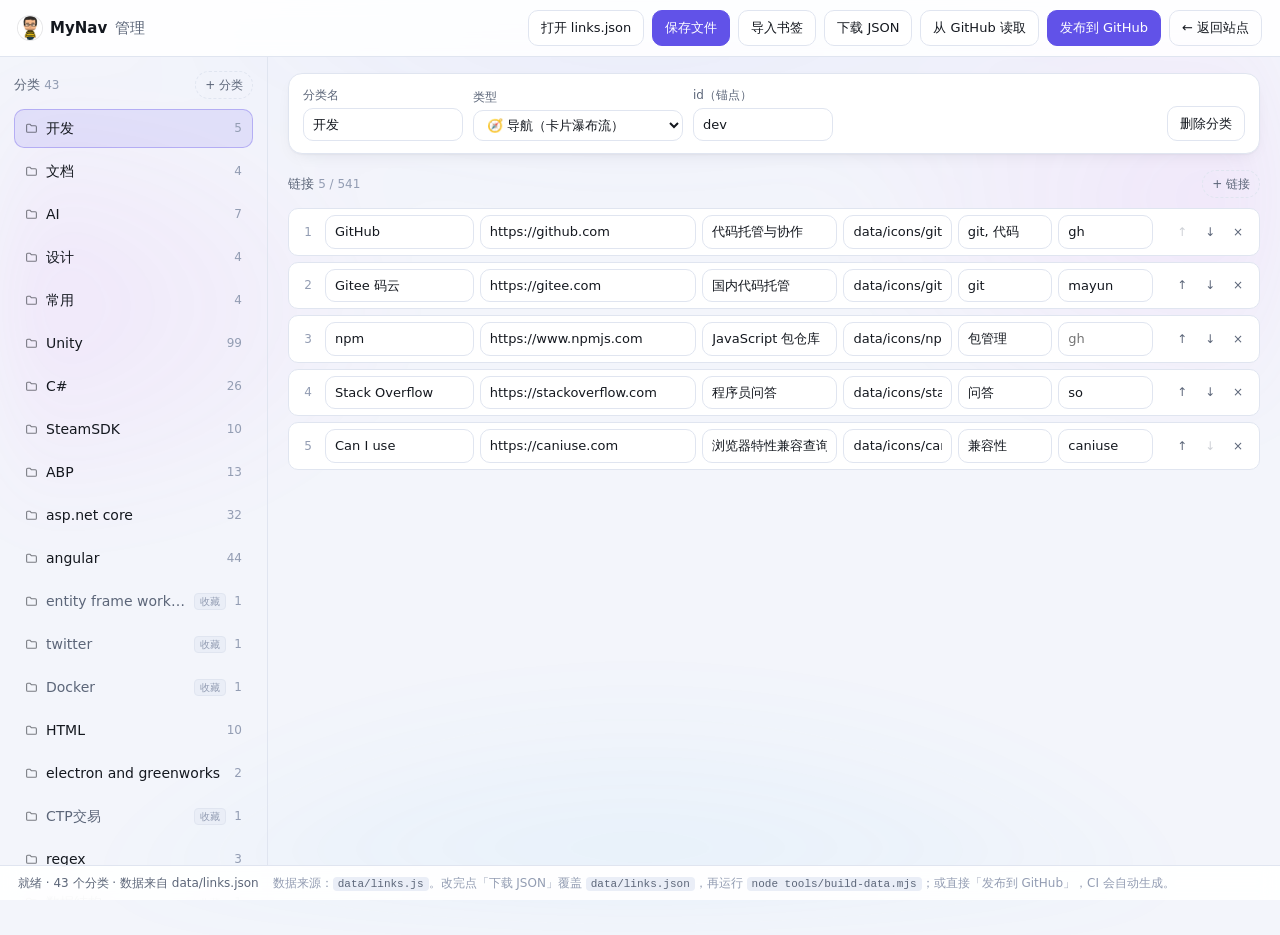
==== commit 2659b2e1: "feat: 布局改左侧纵向分类栏 + 内容满宽 - 分类分导航/收藏夹两类，移除 emoji 统一描边文件夹图标  - 站点图标换为头像（logo/favicon/apple-touch-icon） " ====
--- a/admin.html
+++ b/admin.html
@@ -8,14 +8,15 @@
 <meta name="color-scheme" content="light dark">
 <meta name="theme-color" content="#f3f5fb" media="(prefers-color-scheme: light)">
 <meta name="theme-color" content="#090a0f" media="(prefers-color-scheme: dark)">
-<link rel="icon" href="assets/favicon.svg" type="image/svg+xml">
+<link rel="icon" type="image/png" sizes="64x64" href="assets/favicon.png">
+<link rel="apple-touch-icon" href="assets/apple-touch-icon.png">
 <link rel="stylesheet" href="assets/style.css">
 <link rel="stylesheet" href="assets/admin.css">
 </head>
 <body class="adm">
 
 <header class="adm-top">
-  <div class="adm-brand"><img class="adm-logo" src="assets/logo.svg" alt="" width="24" height="24"> <strong>MyNav</strong> <span class="adm-brand-sub">管理</span></div>
+  <div class="adm-brand"><img class="adm-logo" src="assets/logo.png" alt="" width="24" height="24"> <strong>MyNav</strong> <span class="adm-brand-sub">管理</span></div>
   <div class="adm-tools">
     <button id="btn-open" class="adm-btn" hidden>打开 links.json</button>
     <button id="btn-save" class="adm-btn adm-primary" hidden>保存文件</button>
--- a/assets/style.css
+++ b/assets/style.css
@@ -194,8 +194,8 @@
 }
 
 .topbar-inner {
-  max-width: var(--maxw);
-  margin: 0 auto;
+  max-width: none;
+  margin: 0;
   height: var(--topbar-h);
   padding: 0 20px;
   display: flex;
@@ -216,8 +216,9 @@
   height: 30px;
   display: block;
   flex: none;
-  border-radius: 9px;
-  box-shadow: 0 5px 14px -6px rgba(97, 82, 232, .85);
+  border-radius: 50%;
+  background: #fff;
+  box-shadow: 0 0 0 1px color-mix(in srgb, var(--text) 10%, transparent), 0 4px 12px -5px rgba(15, 23, 42, .45);
   transition: transform .28s cubic-bezier(.34, 1.56, .64, 1);
 }
 
@@ -434,55 +435,146 @@
 :root[data-theme="dark"] .theme-dark { display: inline; }
 
 /* ---------- 分类导航 ---------- */
-.catnav {
+/* 外层负责 sticky 与背景，内层只负责横向滚动，这样箭头能固定在两端 */
+/* ---------- 双栏布局：左侧分类栏 + 右侧全宽内容 ---------- */
+.shell {
+  display: grid;
+  grid-template-columns: 214px minmax(0, 1fr);
+  gap: 30px;
+  align-items: start;
+  padding: 0 26px;
+}
+
+.main-col { min-width: 0; }
+
+.sidebar {
   position: sticky;
   top: var(--topbar-h);
-  z-index: 40;
-  background: color-mix(in srgb, var(--bg) 74%, transparent);
-  backdrop-filter: blur(16px);
-  -webkit-backdrop-filter: blur(16px);
-  border-bottom: 1px solid color-mix(in srgb, var(--border) 60%, transparent);
-  overflow-x: auto;
-  scrollbar-width: none;
-}
-
-.catnav::-webkit-scrollbar { display: none; }
+  z-index: 30;
+  max-height: calc(100vh - var(--topbar-h));
+  overflow-x: hidden;
+  overflow-y: auto;
+  overscroll-behavior: contain;
+  padding: 20px 4px 32px 0;
+  scrollbar-width: thin;
+  scrollbar-color: color-mix(in srgb, var(--text-faint) 38%, transparent) transparent;
+}
+
+.sidebar::-webkit-scrollbar { width: 6px; }
+
+.sidebar::-webkit-scrollbar-thumb {
+  border-radius: 3px;
+  background: color-mix(in srgb, var(--text-faint) 35%, transparent);
+}
+
+.sidebar::-webkit-scrollbar-track { background: transparent; }
+
+.sidebar-head {
+  margin: 0 0 8px;
+  padding: 0 10px;
+  font-size: 11px;
+  font-weight: 600;
+  letter-spacing: .08em;
+  color: var(--text-faint);
+}
+
+.catnav-bar { position: relative; }
+
+.catnav-bar[hidden] { display: none; }
+
+.catnav {
+  overflow: visible;
+  scroll-behavior: smooth;
+}
+
+/* 键盘用户：Tab 到标签栏后可用左右方向键滚动 */
+.catnav:focus-visible {
+  outline: 2px solid var(--accent);
+  outline-offset: -2px;
+  border-radius: 8px;
+}
+
+/* 溢出一侧时渐隐，提示还能继续横向滚动（mask 只裁 chip，不影响外层背景） */
+.catnav[data-fade~="l"] {
+  -webkit-mask-image: linear-gradient(to right, transparent 0, #000 52px);
+  mask-image: linear-gradient(to right, transparent 0, #000 52px);
+}
+
+.catnav[data-fade~="r"] {
+  -webkit-mask-image: linear-gradient(to right, #000 calc(100% - 52px), transparent 100%);
+  mask-image: linear-gradient(to right, #000 calc(100% - 52px), transparent 100%);
+}
+
+.catnav[data-fade="l r"] {
+  -webkit-mask-image: linear-gradient(to right, transparent 0, #000 52px, #000 calc(100% - 52px), transparent 100%);
+  mask-image: linear-gradient(to right, transparent 0, #000 52px, #000 calc(100% - 52px), transparent 100%);
+}
+
+.catnav-arrow {
+  position: absolute;
+  top: 50%;
+  z-index: 2;
+  display: none;
+  place-items: center;
+  width: 28px;
+  height: 28px;
+  padding: 0 0 2px;
+  border-radius: 50%;
+  border: 1px solid var(--border);
+  background: var(--bg-elev);
+  color: var(--text-dim);
+  font: inherit;
+  font-size: 17px;
+  line-height: 1;
+  cursor: pointer;
+  box-shadow: 0 1px 2px rgba(15, 23, 42, .10), 0 5px 14px -6px rgba(15, 23, 42, .30);
+  transform: translateY(-50%);
+  transition: color .18s ease, border-color .18s ease, background-color .18s ease, transform .18s ease;
+}
+
+.catnav-arrow:hover {
+  color: var(--accent);
+  border-color: color-mix(in srgb, var(--accent) 55%, var(--border));
+}
+
+.catnav-arrow:active { transform: translateY(-50%) scale(.93); }
+
+.catnav-arrow.is-prev { left: 8px; }
+.catnav-arrow.is-next { right: 8px; }
+
+.catnav-arrow[hidden] { display: none; }
 
 .catnav-inner {
-  max-width: var(--maxw);
-  margin: 0 auto;
-  padding: 10px 20px;
-  display: flex;
-  gap: 6px;
-  align-items: center;
-  min-height: 52px;
-}
-
-.catnav:empty { display: none; }
+  display: flex;
+  flex-direction: column;
+  gap: 2px;
+  min-height: 0;
+  padding: 0;
+}
+
 
 .cat-chip {
-  flex: none;
-  display: inline-flex;
-  align-items: center;
-  gap: 6px;
-  height: 33px;
-  padding: 0 14px;
-  border-radius: 999px;
-  border: 1px solid color-mix(in srgb, var(--border) 75%, transparent);
-  background: color-mix(in srgb, var(--bg-elev) 55%, transparent);
+  display: flex;
+  align-items: center;
+  gap: 8px;
+  width: 100%;
+  height: 32px;
+  padding: 0 10px;
+  border-radius: 9px;
+  border: 1px solid transparent;
+  background: transparent;
   color: var(--text-dim);
   font: inherit;
   font-size: 13.5px;
+  text-align: left;
   cursor: pointer;
   white-space: nowrap;
-  transition: background-color .18s ease, color .18s ease, border-color .18s ease, box-shadow .18s ease, transform .18s ease;
+  transition: background-color .18s ease, color .18s ease, border-color .18s ease, box-shadow .18s ease;
 }
 
 .cat-chip:hover {
-  background: var(--bg-elev);
-  border-color: color-mix(in srgb, var(--accent) 30%, var(--border));
+  background: var(--bg-soft);
   color: var(--text);
-  transform: translateY(-1px);
 }
 
 .cat-chip.is-active {
@@ -491,25 +583,62 @@
   border-color: transparent;
   color: #fff;
   font-weight: 600;
-  box-shadow: 0 6px 18px -8px var(--glow);
+  box-shadow: 0 5px 16px -9px var(--glow);
 }
 
 .cat-chip .count {
+  margin-left: auto;
   font-size: 11px;
   opacity: .7;
   font-variant-numeric: tabular-nums;
 }
 
+/* 收藏夹类：虚线边框 + 更淡，和导航类区分 */
+.cat-chip.is-fav {
+  border-style: dashed;
+  border-color: color-mix(in srgb, var(--border) 95%, transparent);
+  color: var(--text-faint);
+}
+
+.cat-chip.is-fav:hover {
+  color: var(--text-dim);
+  border-color: var(--text-faint);
+}
+
+/* 分类统一图标：所有分类同一个文件夹 SVG，收藏夹类只靠虚线边框区分 */
+.cat-ico {
+  flex: none;
+  width: 14px;
+  height: 14px;
+  fill: none;
+  stroke: currentColor;
+  stroke-width: 2;
+  stroke-linecap: round;
+  stroke-linejoin: round;
+  opacity: .45;
+  transition: opacity .18s ease;
+}
+
+.cat-chip .cat-ico { width: 13px; height: 13px; opacity: .65; }
+
+.cat-chip.is-active .cat-ico { opacity: .85; }
+
+.section-title .cat-ico { width: 16px; height: 16px; opacity: .55; }
+
+.fav-title .cat-ico { width: 17px; height: 17px; opacity: .55; }
+
+.fav-group-head .cat-ico { width: 12px; height: 12px; opacity: .5; }
+
 /* ---------- 内容区 ---------- */
 .content {
-  max-width: var(--maxw);
-  margin: 0 auto;
-  padding: 24px 20px 72px;
+  max-width: none;
+  margin: 0;
+  padding: 24px 0 72px;
 }
 
 .loading { color: var(--text-dim); text-align: center; padding: 48px 0; }
 
-.section { scroll-margin-top: calc(var(--topbar-h) + 62px); }
+.section { scroll-margin-top: calc(var(--topbar-h) + 24px); }
 
 .section + .section { margin-top: 40px; }
 
@@ -528,17 +657,6 @@
   display: flex;
   align-items: center;
   gap: 9px;
-}
-
-.section-title .section-emoji {
-  width: 26px;
-  height: 26px;
-  display: grid;
-  place-items: center;
-  border-radius: 8px;
-  background: var(--icon-bg);
-  font-size: 14px;
-  line-height: 1;
 }
 
 .section-count {
@@ -676,6 +794,118 @@
   padding: 0 1px;
 }
 
+/* ---------- 收藏夹（紧凑单行列表） ---------- */
+.fav-section {
+  max-width: none;
+  scroll-margin-top: calc(var(--topbar-h) + 24px);
+  margin: 0;
+  padding: 0;
+}
+
+.fav-section[hidden] { display: none; }
+
+.fav-head {
+  display: flex;
+  align-items: baseline;
+  gap: 10px;
+  margin: 34px 0 14px;
+  padding-top: 24px;
+  border-top: 1px solid var(--border);
+}
+
+.fav-title {
+  display: flex;
+  align-items: center;
+  gap: 8px;
+  margin: 0;
+  font-size: 17px;
+  font-weight: 700;
+  letter-spacing: -.2px;
+}
+
+.fav-total { font-size: 12px; color: var(--text-faint); }
+
+.fav-group { scroll-margin-top: calc(var(--topbar-h) + 24px); }
+
+.fav-group + .fav-group { margin-top: 13px; }
+
+.fav-group-head {
+  display: flex;
+  align-items: center;
+  gap: 7px;
+  margin: 0 0 5px;
+  font-size: 13px;
+  font-weight: 600;
+  color: var(--text-dim);
+}
+
+.fav-group-count {
+  padding: 0 5px;
+  border-radius: 5px;
+  background: var(--bg-soft);
+  font-size: 11px;
+  font-weight: 500;
+  line-height: 16px;
+  color: var(--text-faint);
+}
+
+.fav-grid {
+  display: grid;
+  grid-template-columns: repeat(auto-fill, minmax(198px, 1fr));
+  gap: 1px 6px;
+}
+
+.fav-item {
+  display: flex;
+  align-items: center;
+  gap: 7px;
+  min-width: 0;
+  height: 28px;
+  padding: 0 7px;
+  border-radius: 7px;
+  color: var(--text);
+  font-size: 13px;
+  text-decoration: none;
+  transition: background .14s ease, color .14s ease;
+}
+
+.fav-item:hover { background: var(--bg-soft); }
+
+.fav-item:focus-visible {
+  outline: 2px solid var(--accent);
+  outline-offset: -2px;
+}
+
+.fav-icon {
+  width: 16px !important;
+  height: 16px !important;
+  border-radius: 4px !important;
+  font-size: 9px !important;
+  font-weight: 650;
+  line-height: 1;
+}
+
+.fav-name {
+  min-width: 0;
+  overflow: hidden;
+  text-overflow: ellipsis;
+  white-space: nowrap;
+}
+
+.fav-host {
+  flex: none;
+  max-width: 42%;
+  margin-left: auto;
+  overflow: hidden;
+  text-overflow: ellipsis;
+  white-space: nowrap;
+  font-size: 11px;
+  color: var(--text-faint);
+  opacity: .8;
+}
+
+.fav-item:hover .fav-host { opacity: 1; }
+
 /* ---------- 空状态 ---------- */
 .empty { text-align: center; padding: 72px 20px; color: var(--text-dim); }
 .empty-emoji { font-size: 40px; margin: 0 0 8px; }
@@ -684,9 +914,9 @@
 
 /* ---------- 页脚 ---------- */
 .footer {
-  max-width: var(--maxw);
-  margin: 0 auto;
-  padding: 26px 20px 40px;
+  max-width: none;
+  margin: 0;
+  padding: 26px 26px 40px;
   border-top: 1px solid var(--border);
   color: var(--text-faint);
   font-size: 12px;
@@ -700,6 +930,78 @@
 .footer .dot { opacity: .5; }
 
 /* ---------- 响应式 ---------- */
+
+/* 窄屏：左侧栏收起，回到顶部横向标签栏 */
+@media (max-width: 900px) {
+  .shell {
+    display: block;
+    padding: 0;
+  }
+
+  .sidebar {
+    z-index: 40;
+    max-height: none;
+    overflow: visible;
+    padding: 0;
+    background: color-mix(in srgb, var(--bg) 74%, transparent);
+    backdrop-filter: blur(16px);
+    -webkit-backdrop-filter: blur(16px);
+    border-bottom: 1px solid color-mix(in srgb, var(--border) 60%, transparent);
+  }
+
+  .sidebar-head { display: none; }
+
+  .catnav {
+    overflow-x: auto;
+    overscroll-behavior-x: contain;
+    scrollbar-width: none;
+  }
+
+  .catnav::-webkit-scrollbar { display: none; }
+
+  .catnav-inner {
+    flex-direction: row;
+    align-items: center;
+    gap: 6px;
+    min-height: 52px;
+    padding: 10px 20px;
+  }
+
+  .cat-chip {
+    width: auto;
+    height: 33px;
+    padding: 0 14px;
+    border-radius: 999px;
+    border-color: color-mix(in srgb, var(--border) 75%, transparent);
+    background: color-mix(in srgb, var(--bg-elev) 55%, transparent);
+  }
+
+  .cat-chip:hover {
+    background: var(--bg-elev);
+    border-color: color-mix(in srgb, var(--accent) 30%, var(--border));
+  }
+
+  .cat-chip.is-fav {
+    border-style: dashed;
+    border-color: transparent;
+    background: transparent;
+  }
+
+  .cat-chip .count { margin-left: 0; }
+
+  .catnav-arrow { display: grid; }
+
+  .content { padding: 22px 20px 72px; }
+
+  .fav-section { padding: 0 20px; }
+
+  .section,
+  .fav-section,
+  .fav-group { scroll-margin-top: calc(var(--topbar-h) + 62px); }
+
+  .footer { padding: 26px 20px 40px; }
+}
+
 @media (max-width: 860px) {
   .brand-text small { display: none; }
   .search-kbd { display: none; }
@@ -913,6 +1215,11 @@
   .cmdk { padding: 56px 10px 16px; }
   .cmdk-url { display: none; }
   .cmdk-foot { font-size: 11.5px; }
+
+  .fav-section { padding: 0 14px; }
+  .fav-head { margin-top: 26px; }
+  .fav-grid { grid-template-columns: repeat(auto-fill, minmax(152px, 1fr)); }
+  .fav-host { display: none; }
 }
 
 @media (prefers-reduced-motion: reduce) {
@@ -927,6 +1234,10 @@
 
 /* 打印时去掉交互元素 */
 @media print {
-  .topbar, .catnav, .footer, .search, .cmdk { display: none !important; }
+  .topbar, .sidebar, .footer, .search, .cmdk { display: none !important; }
+  .shell { display: block; padding: 0; }
+  .content { padding: 0; }
   .card { break-inside: avoid; box-shadow: none; }
-}
+  .fav-host { display: none; }
+  .fav-item { height: auto; }
+}
--- a/assets/admin.css
+++ b/assets/admin.css
@@ -31,7 +31,7 @@
 }
 
 .adm-brand { display: flex; align-items: center; gap: 8px; font-size: 15px; }
-.adm-logo { width: 24px; height: 24px; display: block; border-radius: 7px; }
+.adm-logo { width: 24px; height: 24px; display: block; border-radius: 50%; background: #fff; box-shadow: 0 0 0 1px color-mix(in srgb, var(--text) 10%, transparent); }
 .adm-brand-sub { color: var(--text-dim); font-weight: 400; }
 
 .adm-tools { display: flex; gap: 8px; flex-wrap: wrap; }
@@ -113,9 +113,20 @@
 }
 .adm-cat:hover { background: var(--bg-soft); }
 .adm-cat.is-active { background: var(--accent-soft); border-color: color-mix(in srgb, var(--accent) 35%, transparent); }
-.adm-cat-emoji { width: 18px; text-align: center; }
+.adm-cat .cat-ico { width: 13px; height: 13px; fill: none; stroke: currentColor; stroke-width: 2; stroke-linecap: round; stroke-linejoin: round; opacity: .55; flex: none; }
 .adm-cat-name { flex: 1; min-width: 0; overflow: hidden; text-overflow: ellipsis; white-space: nowrap; }
 .adm-cat-count { font-size: 12px; color: var(--text-faint); font-variant-numeric: tabular-nums; }
+.adm-cat-fav {
+  flex: none;
+  padding: 0 5px;
+  border-radius: 4px;
+  background: var(--bg-soft);
+  border: 1px solid var(--border);
+  font-size: 10px;
+  line-height: 15px;
+  color: var(--text-faint);
+}
+.adm-cat.is-fav .adm-cat-name { color: var(--text-dim); }
 
 .adm-meta {
   display: flex;
@@ -130,7 +141,8 @@
 .adm input[type="text"],
 .adm input[type="password"],
 .adm input[type="date"],
-.adm input[type="url"] {
+.adm input[type="url"],
+.adm select {
   font: inherit;
   font-size: 13px;
   width: 100%;
@@ -141,7 +153,12 @@
   color: var(--text);
   transition: border-color .15s, box-shadow .15s;
 }
-.adm input:focus {
+.adm select {
+  cursor: pointer;
+  padding-right: 4px;
+}
+.adm input:focus,
+.adm select:focus {
   outline: none;
   border-color: var(--accent);
   box-shadow: 0 0 0 3px var(--accent-soft);
@@ -164,8 +181,8 @@
   box-shadow: var(--shadow);
 }
 .adm-cat-editor label { display: flex; flex-direction: column; gap: 4px; font-size: 12px; color: var(--text-dim); }
-.adm-cat-editor .f-emoji { width: 64px; }
 .adm-cat-editor .f-name { width: 160px; }
+.adm-cat-editor .f-type { width: 210px; }
 .adm-cat-editor .f-id { width: 140px; }
 .adm-cat-editor .spacer { flex: 1; }
 
